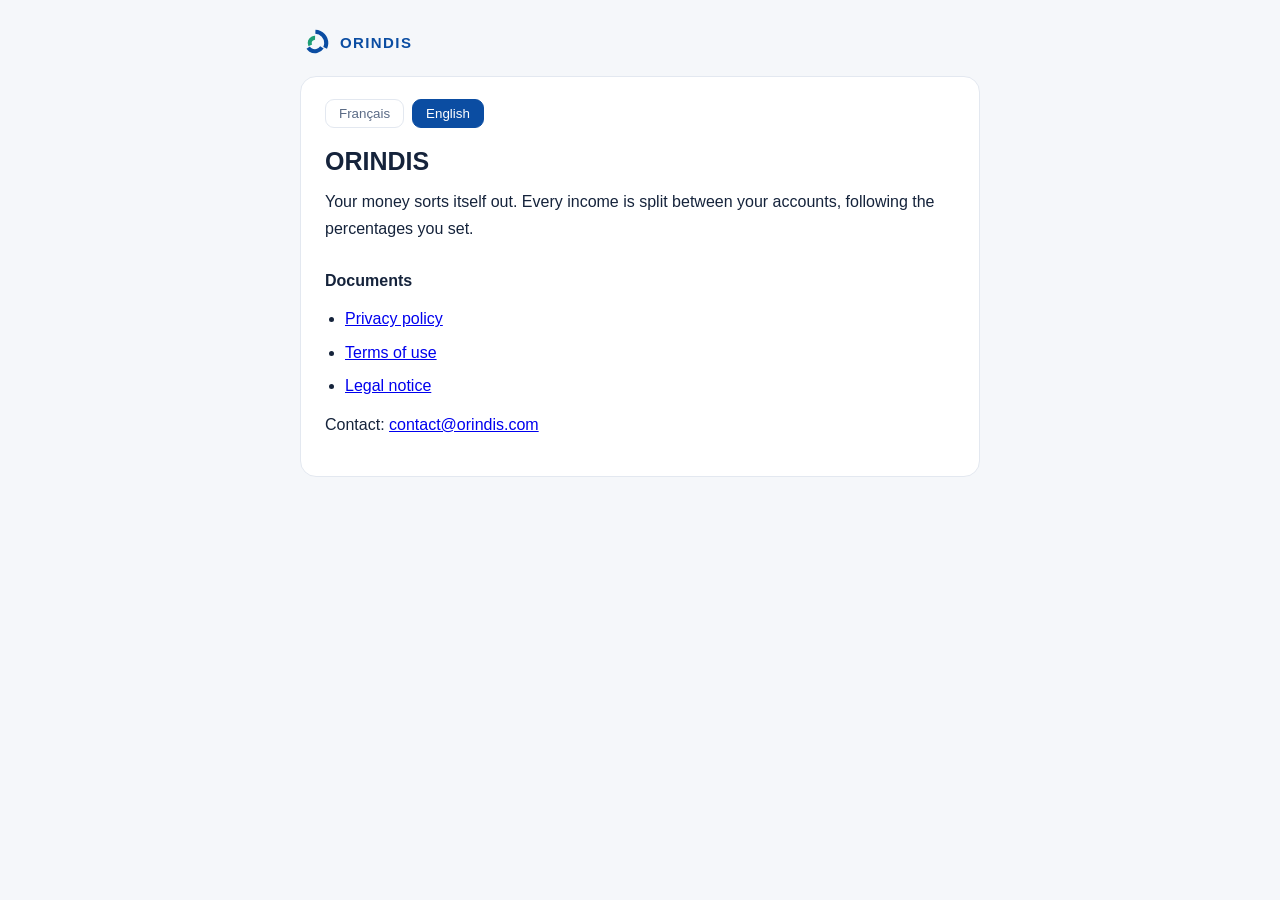
==== index.html @ 51a748d3 "Add files via upload" ====
<!doctype html>
<html lang="fr">
<head>
<meta charset="utf-8">
<meta name="viewport" content="width=device-width, initial-scale=1">
<title>ORINDIS</title>
<style>
  :root{ --fond:#F5F7FA; --carte:#FFF; --txt:#15233B; --txt2:#5B6B86;
         --bord:#E3E8F0; --bleu:#0B4DA2; }
  @media (prefers-color-scheme: dark){
    :root{ --fond:#0E1726; --carte:#16213A; --txt:#E8EDF6; --txt2:#9AA8C0;
           --bord:#243352; --bleu:#6FA2F0; }
  }
  *{ box-sizing:border-box; }
  body{ margin:0; padding:28px 18px 64px; background:var(--fond);
    color:var(--txt); font:16px/1.65 -apple-system,BlinkMacSystemFont,
    "Segoe UI",Roboto,sans-serif; }
  main{ max-width:680px; margin:0 auto; }
  .marque{ display:flex; align-items:center; gap:10px; margin-bottom:18px;
    color:var(--bleu); text-decoration:none; }
  .marque span{ font-weight:700; letter-spacing:1.4px; text-transform:uppercase;
    font-size:15px; }
  .carte{ background:var(--carte); border:1px solid var(--bord);
    border-radius:16px; padding:8px 24px 26px; }
  h1{ font-size:25px; line-height:1.25; margin:18px 0 4px; }
  h2{ font-size:16px; margin:26px 0 6px; }
  p{ margin:12px 0; }
  ul{ margin:12px 0; padding-left:20px; }
  li{ margin:7px 0; }
  .lang{ display:flex; gap:8px; margin:14px 0 0; }
  .lang button{ font:600 13px inherit; color:var(--txt2); cursor:pointer;
    background:none; border:1px solid var(--bord); border-radius:9px;
    padding:6px 13px; }
  .lang button[aria-pressed="true"]{ background:var(--bleu); color:#fff;
    border-color:var(--bleu); }
  nav.autres{ margin-top:26px; font-size:14px; }
  nav.autres a{ color:var(--bleu); margin-right:16px; }
  [hidden]{ display:none; }</style>
</head>
<body>
<main>
  <a class="marque" href="./"><svg viewBox="0 0 80 80" fill="none" stroke-linecap="butt"
    stroke-width="11" width="30" height="30" aria-hidden="true">
    <circle cx="40" cy="40" r="30" stroke="currentColor"
      stroke-dasharray="59 130" transform="rotate(-88 40 40)"/>
    <circle cx="40" cy="40" r="22" stroke="currentColor"
      stroke-dasharray="43 96" transform="rotate(33 40 40)"/>
    <circle cx="40" cy="40" r="14" stroke="#1D9E75"
      stroke-dasharray="28 60" transform="rotate(154 40 40)"/>
  </svg><span>ORINDIS</span></a>
  <div class="carte">
    <div class="lang">
      <button type="button" data-set="fr" aria-pressed="true">Français</button>
      <button type="button" data-set="en" aria-pressed="false">English</button>
    </div>
    <div data-l="fr">
      <h1>ORINDIS</h1>
      <p>Votre argent se range tout seul. Chaque revenu se partage entre vos
        comptes, selon les pourcentages que vous avez fixés.</p>
      <h2>Documents</h2>
      <ul>
        <li><a href="./politique/">Politique de confidentialité</a></li><li><a href="./conditions/">Conditions d'utilisation</a></li><li><a href="./mentions/">Mentions légales</a></li>
      </ul>
      <p>Contact : <a href="mailto:contact@orindis.com">contact@orindis.com</a></p>
    </div>
    <div data-l="en" hidden>
      <h1>ORINDIS</h1>
      <p>Your money sorts itself out. Every income is split between your
        accounts, following the percentages you set.</p>
      <h2>Documents</h2>
      <ul>
        <li><a href="./politique/">Privacy policy</a></li><li><a href="./conditions/">Terms of use</a></li><li><a href="./mentions/">Legal notice</a></li>
      </ul>
      <p>Contact: <a href="mailto:contact@orindis.com">contact@orindis.com</a></p>
    </div>
  </div>
</main>
<script>
  (function(){
    var veut = (navigator.language || 'fr').slice(0,2) === 'en' ? 'en' : 'fr';
    function poser(l){
      document.documentElement.lang = l;
      document.querySelectorAll('[data-l]').forEach(function(e){
        e.hidden = e.getAttribute('data-l') !== l;
      });
      document.querySelectorAll('.lang button').forEach(function(b){
        b.setAttribute('aria-pressed', String(b.dataset.set === l));
      });
    }
    document.querySelectorAll('.lang button').forEach(function(b){
      b.addEventListener('click', function(){ poser(b.dataset.set); });
    });
    poser(veut);
  })();</script>
</body>
</html>
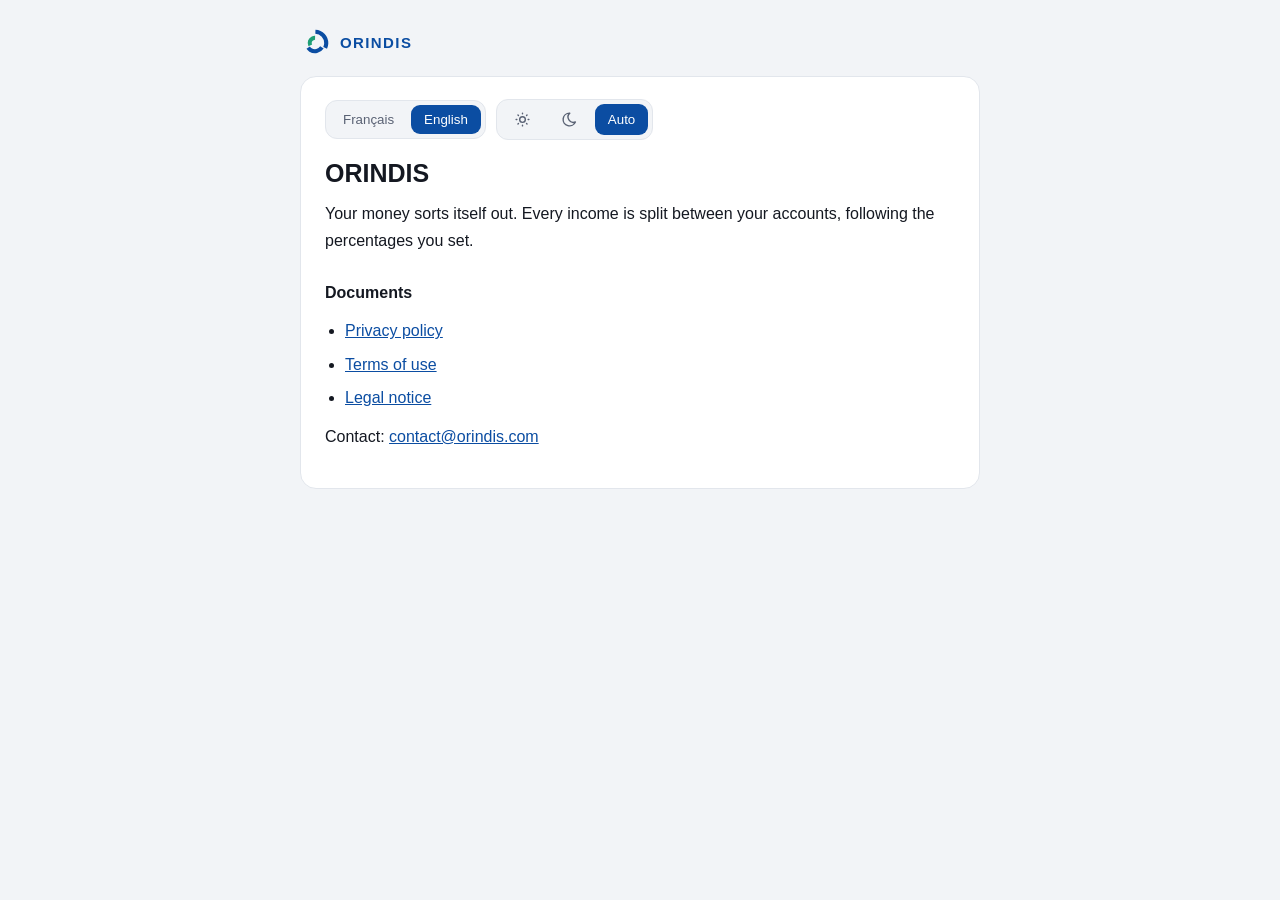
==== commit 245c5117: "Charte, theme, favicon, date" ====
--- a/index.html
+++ b/index.html
@@ -2,14 +2,25 @@
 <html lang="fr">
 <head>
 <meta charset="utf-8">
+<link rel="apple-touch-icon" href="[data-uri]">
+<link rel="icon" type="image/png" sizes="32x32" href="[data-uri]">
 <meta name="viewport" content="width=device-width, initial-scale=1">
 <title>ORINDIS</title>
 <style>
-  :root{ --fond:#F5F7FA; --carte:#FFF; --txt:#15233B; --txt2:#5B6B86;
-         --bord:#E3E8F0; --bleu:#0B4DA2; }
+  /* Les couleurs viennent de css/tokens.css, pas d'une approximation. */
+  :root{ --fond:#F2F4F7; --carte:#FFFFFF; --bord:#E2E6EC;
+         --txt:#141821; --txt2:#5A6274;
+         --bleu:#0B4DA2; --lien:#0B4DA2; --vert:#1D9E75;
+         --logo:#0B4DA2; }
+  html[data-theme="sombre"]{ --fond:#0E1420; --carte:#18202E; --bord:#2C3648;
+         --txt:#FFFFFF; --txt2:#C5CEDC;
+         --bleu:#12294A; --lien:#7FB2F0; --vert:#4AD9A4;
+         --logo:#FFFFFF; }
   @media (prefers-color-scheme: dark){
-    :root{ --fond:#0E1726; --carte:#16213A; --txt:#E8EDF6; --txt2:#9AA8C0;
-           --bord:#243352; --bleu:#6FA2F0; }
+    html:not([data-theme="clair"]){ --fond:#0E1420; --carte:#18202E;
+         --bord:#2C3648; --txt:#FFFFFF; --txt2:#C5CEDC;
+         --bleu:#12294A; --lien:#7FB2F0; --vert:#4AD9A4;
+         --logo:#FFFFFF; }
   }
   *{ box-sizing:border-box; }
   body{ margin:0; padding:28px 18px 64px; background:var(--fond);
@@ -17,7 +28,7 @@
     "Segoe UI",Roboto,sans-serif; }
   main{ max-width:680px; margin:0 auto; }
   .marque{ display:flex; align-items:center; gap:10px; margin-bottom:18px;
-    color:var(--bleu); text-decoration:none; }
+    color:var(--logo); text-decoration:none; }
   .marque span{ font-weight:700; letter-spacing:1.4px; text-transform:uppercase;
     font-size:15px; }
   .carte{ background:var(--carte); border:1px solid var(--bord);
@@ -27,14 +38,27 @@
   p{ margin:12px 0; }
   ul{ margin:12px 0; padding-left:20px; }
   li{ margin:7px 0; }
-  .lang{ display:flex; gap:8px; margin:14px 0 0; }
-  .lang button{ font:600 13px inherit; color:var(--txt2); cursor:pointer;
-    background:none; border:1px solid var(--bord); border-radius:9px;
-    padding:6px 13px; }
-  .lang button[aria-pressed="true"]{ background:var(--bleu); color:#fff;
-    border-color:var(--bleu); }
+  /* ⚠ LE SÉLECTEUR REPREND LA FORME DE CELUI DE L'APPLICATION : un étui
+     arrondi, des segments, l'actif en bleu plein — comme la bascule
+     Épargnes / Dettes. Trois boutons alignés sans étui se lisaient comme
+     trois actions séparées, pas comme un choix unique. */
+  .barre{ display:flex; gap:10px; flex-wrap:wrap; margin:14px 0 0;
+    align-items:center; }
+  .seg{ display:inline-flex; gap:4px; background:var(--fond);
+    border:1px solid var(--bord); border-radius:12px; padding:4px; }
+  .seg button{ display:inline-flex; align-items:center; gap:6px; border:none;
+    background:none; font:700 13.5px inherit; color:var(--txt2);
+    padding:7px 13px; border-radius:9px; cursor:pointer; }
+  .seg button:hover{ color:var(--txt); }
+  .seg button[aria-pressed="true"]{ background:var(--lien); color:var(--carte); }
+  .seg button svg{ display:block; }
+  /* ⚠ LES LIENS DU CORPS N'AVAIENT AUCUNE RÈGLE : ils prenaient le bleu par
+     défaut du navigateur, illisible sur fond sombre. */
+  a{ color:var(--lien); }
+  a:hover{ text-decoration-thickness:2px; }
+  .carte a{ overflow-wrap:anywhere; }
   nav.autres{ margin-top:26px; font-size:14px; }
-  nav.autres a{ color:var(--bleu); margin-right:16px; }
+  nav.autres a{ color:var(--lien); margin-right:16px; }
   [hidden]{ display:none; }</style>
 </head>
 <body>
@@ -45,14 +69,11 @@
       stroke-dasharray="59 130" transform="rotate(-88 40 40)"/>
     <circle cx="40" cy="40" r="22" stroke="currentColor"
       stroke-dasharray="43 96" transform="rotate(33 40 40)"/>
-    <circle cx="40" cy="40" r="14" stroke="#1D9E75"
+    <circle cx="40" cy="40" r="14" stroke="var(--vert)"
       stroke-dasharray="28 60" transform="rotate(154 40 40)"/>
   </svg><span>ORINDIS</span></a>
   <div class="carte">
-    <div class="lang">
-      <button type="button" data-set="fr" aria-pressed="true">Français</button>
-      <button type="button" data-set="en" aria-pressed="false">English</button>
-    </div>
+    <div class="barre"><div class="seg"><button type="button" data-set="fr" aria-pressed="true">Français</button><button type="button" data-set="en" aria-pressed="false">English</button></div><div class="seg"><button type="button" data-th="clair" aria-pressed="false" title="Clair" aria-label="Clair"><svg viewBox="0 0 24 24" fill="none" stroke="currentColor" stroke-width="2" stroke-linecap="round" width="17" height="17" aria-hidden="true"><circle cx="12" cy="12" r="4"/><path d="M3 12h1M20 12h1M12 3v1M12 20v1M5.6 5.6l.7 .7M17.7 17.7l.7 .7M5.6 18.4l.7 -.7M17.7 6.3l.7 -.7"/></svg></button><button type="button" data-th="sombre" aria-pressed="false" title="Sombre" aria-label="Sombre"><svg viewBox="0 0 24 24" fill="none" stroke="currentColor" stroke-width="2" stroke-linecap="round" stroke-linejoin="round" width="17" height="17" aria-hidden="true"><path d="M12 3c.132 0 .263 0 .393 0a7.5 7.5 0 0 0 7.92 12.446a9 9 0 1 1 -8.313 -12.454z"/></svg></button><button type="button" data-th="auto" aria-pressed="true">Auto</button></div></div>
     <div data-l="fr">
       <h1>ORINDIS</h1>
       <p>Votre argent se range tout seul. Chaque revenu se partage entre vos
@@ -77,20 +98,46 @@
 </main>
 <script>
   (function(){
-    var veut = (navigator.language || 'fr').slice(0,2) === 'en' ? 'en' : 'fr';
-    function poser(l){
-      document.documentElement.lang = l;
+    /* ⚠ UNE BASCULE, PAS SEULEMENT LA TEINTE DU SYSTÈME. Un visiteur dont
+       l'appareil est en sombre ne peut pas lire en clair, et l'inverse. Le
+       choix est retenu d'une visite à l'autre ; « Auto » rend la main au
+       système.
+
+       ⚠ ET ON N'EFFACE JAMAIS LE STOCKAGE. L'application vivra un jour sur ce
+       même domaine : une page qui vide le stockage emporterait ses données.
+       On écrit UNE clé, on ne touche à rien d'autre. */
+    var CLE = 'orindis_theme_pages';
+    function lire(){ try { return localStorage.getItem(CLE); } catch(e){ return null; } }
+    function ecrire(v){ try { v ? localStorage.setItem(CLE, v)
+      : localStorage.removeItem(CLE); } catch(e){} }
+
+    var lg = (navigator.language || 'fr').slice(0,2) === 'en' ? 'en' : 'fr';
+    var theme = lire();
+
+    function poser(){
+      document.documentElement.lang = lg;
+      if (theme) document.documentElement.setAttribute('data-theme', theme);
+      else document.documentElement.removeAttribute('data-theme');
       document.querySelectorAll('[data-l]').forEach(function(e){
-        e.hidden = e.getAttribute('data-l') !== l;
+        e.hidden = e.getAttribute('data-l') !== lg;
       });
-      document.querySelectorAll('.lang button').forEach(function(b){
-        b.setAttribute('aria-pressed', String(b.dataset.set === l));
+      document.querySelectorAll('[data-set]').forEach(function(b){
+        b.setAttribute('aria-pressed', String(b.dataset.set === lg));
+      });
+      document.querySelectorAll('[data-th]').forEach(function(b){
+        b.setAttribute('aria-pressed',
+          String(b.dataset.th === (theme || 'auto')));
       });
     }
-    document.querySelectorAll('.lang button').forEach(function(b){
-      b.addEventListener('click', function(){ poser(b.dataset.set); });
+    document.addEventListener('click', function(e){
+      var l = e.target.closest('[data-set]');
+      if (l){ lg = l.dataset.set; poser(); return; }
+      var t = e.target.closest('[data-th]');
+      if (t){ theme = t.dataset.th === 'auto' ? null : t.dataset.th;
+        ecrire(theme); poser(); }
     });
-    poser(veut);
-  })();</script>
+    poser();
+  })();
+</script>
 </body>
 </html>
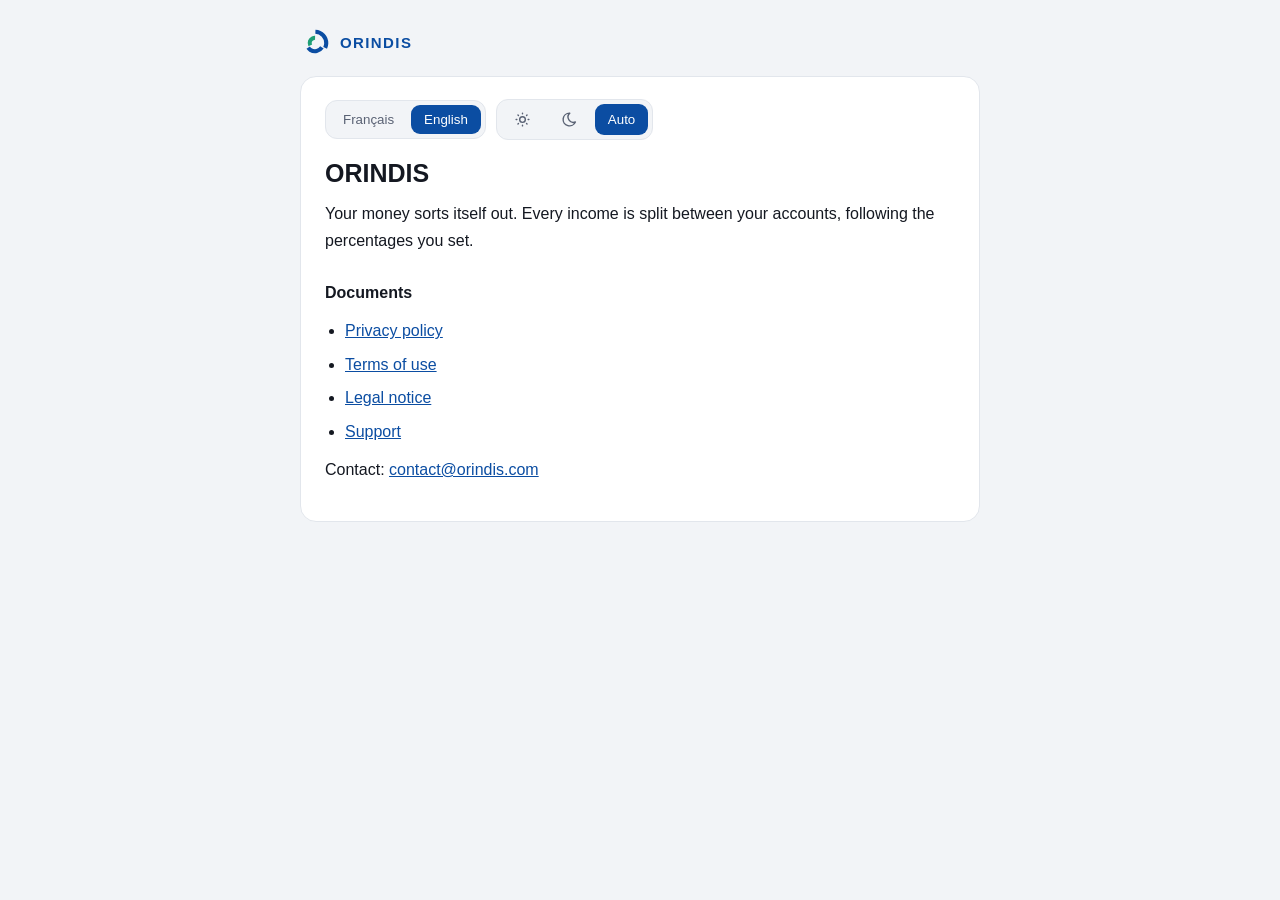
==== commit 280dd11b: "Ajout soutien" ====
--- a/index.html
+++ b/index.html
@@ -79,9 +79,7 @@
       <p>Votre argent se range tout seul. Chaque revenu se partage entre vos
         comptes, selon les pourcentages que vous avez fixés.</p>
       <h2>Documents</h2>
-      <ul>
-        <li><a href="./politique/">Politique de confidentialité</a></li><li><a href="./conditions/">Conditions d'utilisation</a></li><li><a href="./mentions/">Mentions légales</a></li>
-      </ul>
+      <ul><li><a href="./politique/">Politique de confidentialité</a></li><li><a href="./conditions/">Conditions d'utilisation</a></li><li><a href="./mentions/">Mentions légales</a></li><li><a href="./soutien/">Soutien</a></li></ul>
       <p>Contact : <a href="mailto:contact@orindis.com">contact@orindis.com</a></p>
     </div>
     <div data-l="en" hidden>
@@ -89,9 +87,7 @@
       <p>Your money sorts itself out. Every income is split between your
         accounts, following the percentages you set.</p>
       <h2>Documents</h2>
-      <ul>
-        <li><a href="./politique/">Privacy policy</a></li><li><a href="./conditions/">Terms of use</a></li><li><a href="./mentions/">Legal notice</a></li>
-      </ul>
+      <ul><li><a href="./politique/">Privacy policy</a></li><li><a href="./conditions/">Terms of use</a></li><li><a href="./mentions/">Legal notice</a></li><li><a href="./soutien/">Support</a></li></ul>
       <p>Contact: <a href="mailto:contact@orindis.com">contact@orindis.com</a></p>
     </div>
   </div>
